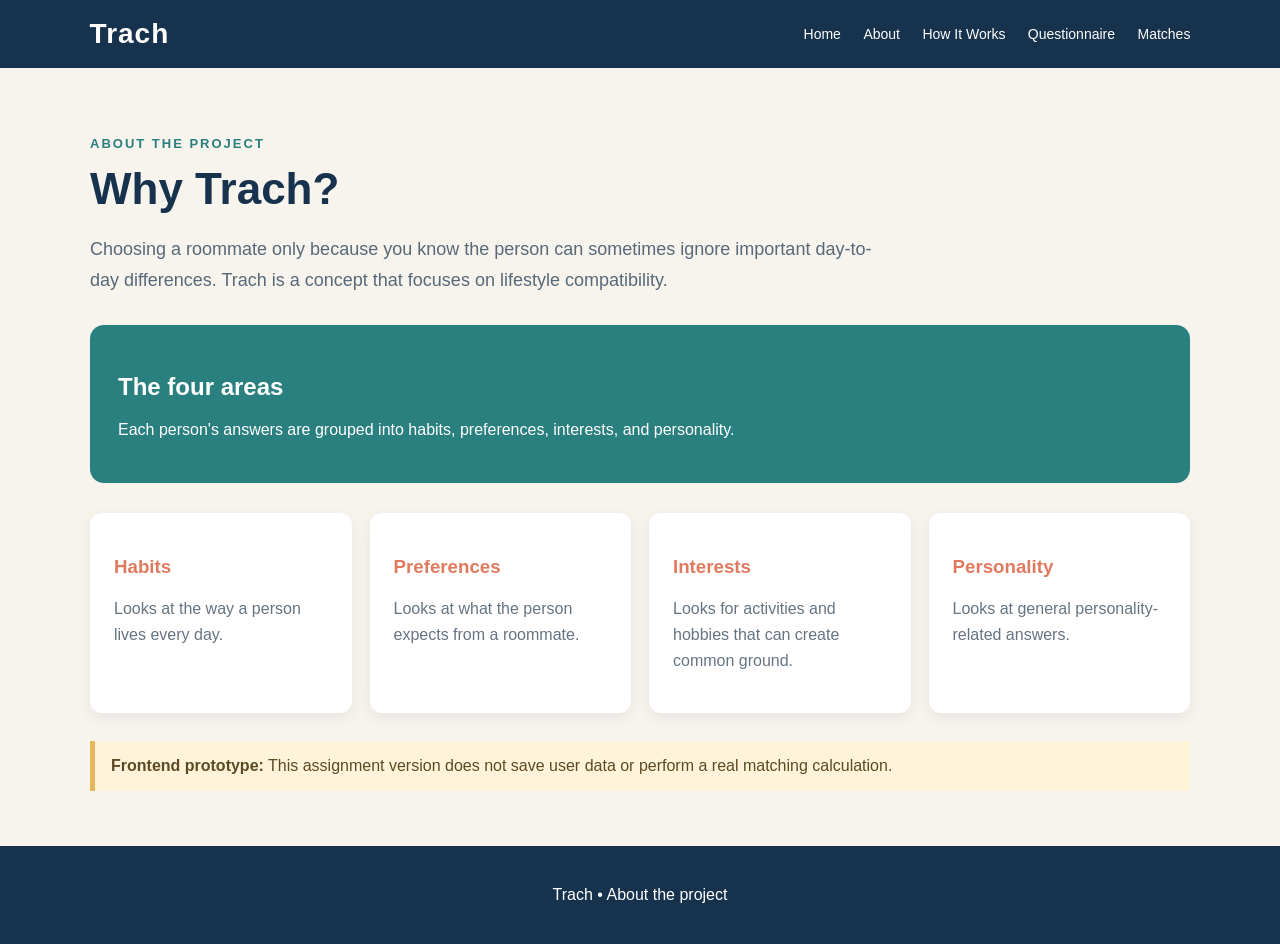
==== 02-about/about.html @ 49b890ad "added home, about and how it works folder" ====
<!DOCTYPE html>
<html>
<head>
    <meta charset="UTF-8">
    <meta name="viewport" content="width=device-width, initial-scale=1.0">
    <title>About Trach</title>
    <link rel="stylesheet" href="style.css">
</head>
<body>
<header>
    <nav>
        <div class="logo">Trach</div>
        <div class="nav-links">
            <a href="../01-home/index.html">Home</a>
            <a href="../02-about/about.html">About</a>
            <a href="../03-how-it-works/how-it-works.html">How It Works</a>
            <a href="../04-questionnaire/questionnaire.html">Questionnaire</a>
            <a href="../06-matches/matches.html">Matches</a>
        </div>
    </nav>
</header>

<main class="container">
    <p class="eyebrow">ABOUT THE PROJECT</p>
    <h1>Why Trach?</h1>
    <p class="lead">
        Choosing a roommate only because you know the person can sometimes
        ignore important day-to-day differences. Trach is a concept that
        focuses on lifestyle compatibility.
    </p>

    <div class="highlight">
        <h2>The four areas</h2>
        <p>
            Each person's answers are grouped into habits, preferences,
            interests, and personality.
        </p>
    </div>

    <div class="card-row">
        <div class="card">
            <h3>Habits</h3>
            <p>Looks at the way a person lives every day.</p>
        </div>

        <div class="card">
            <h3>Preferences</h3>
            <p>Looks at what the person expects from a roommate.</p>
        </div>

        <div class="card">
            <h3>Interests</h3>
            <p>Looks for activities and hobbies that can create common ground.</p>
        </div>

        <div class="card">
            <h3>Personality</h3>
            <p>Looks at general personality-related answers.</p>
        </div>
    </div>

    <div class="note">
        <strong>Frontend prototype:</strong> This assignment version does not
        save user data or perform a real matching calculation.
    </div>
</main>

<footer>
    <p>Trach &bull; About the project</p>
</footer>
</body>
</html>
---- 02-about/style.css ----
body { margin: 0; font-family: Arial, sans-serif; background: #F7F3ED; color: #17324D; }
header { background: #17324D; color: white; padding: 18px 7%; }
nav { display: flex; justify-content: space-between; align-items: center; }
.logo { font-size: 28px; font-weight: bold; letter-spacing: 1px; }
.nav-links a { color: white; text-decoration: none; margin-left: 18px; font-size: 14px; }
.nav-links a:hover { color: #E6B65C; }
.container { width: 86%; max-width: 1100px; margin: 0 auto; padding: 55px 0; }
.eyebrow { color: #2A7F7F; font-weight: bold; letter-spacing: 2px; font-size: 13px; }
h1 { font-size: 44px; margin: 12px 0 20px; }
h2 { color: #17324D; }
.lead { max-width: 800px; color: #586978; font-size: 18px; line-height: 1.7; }
.highlight { background: #2A7F7F; color: white; border-radius: 14px; padding: 28px; margin: 30px 0; }
.highlight h2 { color: white; }
.card-row { display: flex; gap: 18px; flex-wrap: wrap; }
.card { flex: 1; min-width: 210px; background: white; padding: 24px; border-radius: 12px; box-shadow: 0 5px 15px #17324D10; }
.card h3 { color: #E07A5F; }
.card p { color: #667482; line-height: 1.6; }
.note { background: #FFF3D9; border-left: 5px solid #E6B65C; padding: 16px; margin-top: 28px; color: #5d4a24; }
footer { background: #17324D; color: white; text-align: center; padding: 24px; }
@media (max-width: 700px) { nav { display: block; } .nav-links a { display: inline-block; margin: 12px 10px 0 0; } h1 { font-size: 36px; } }
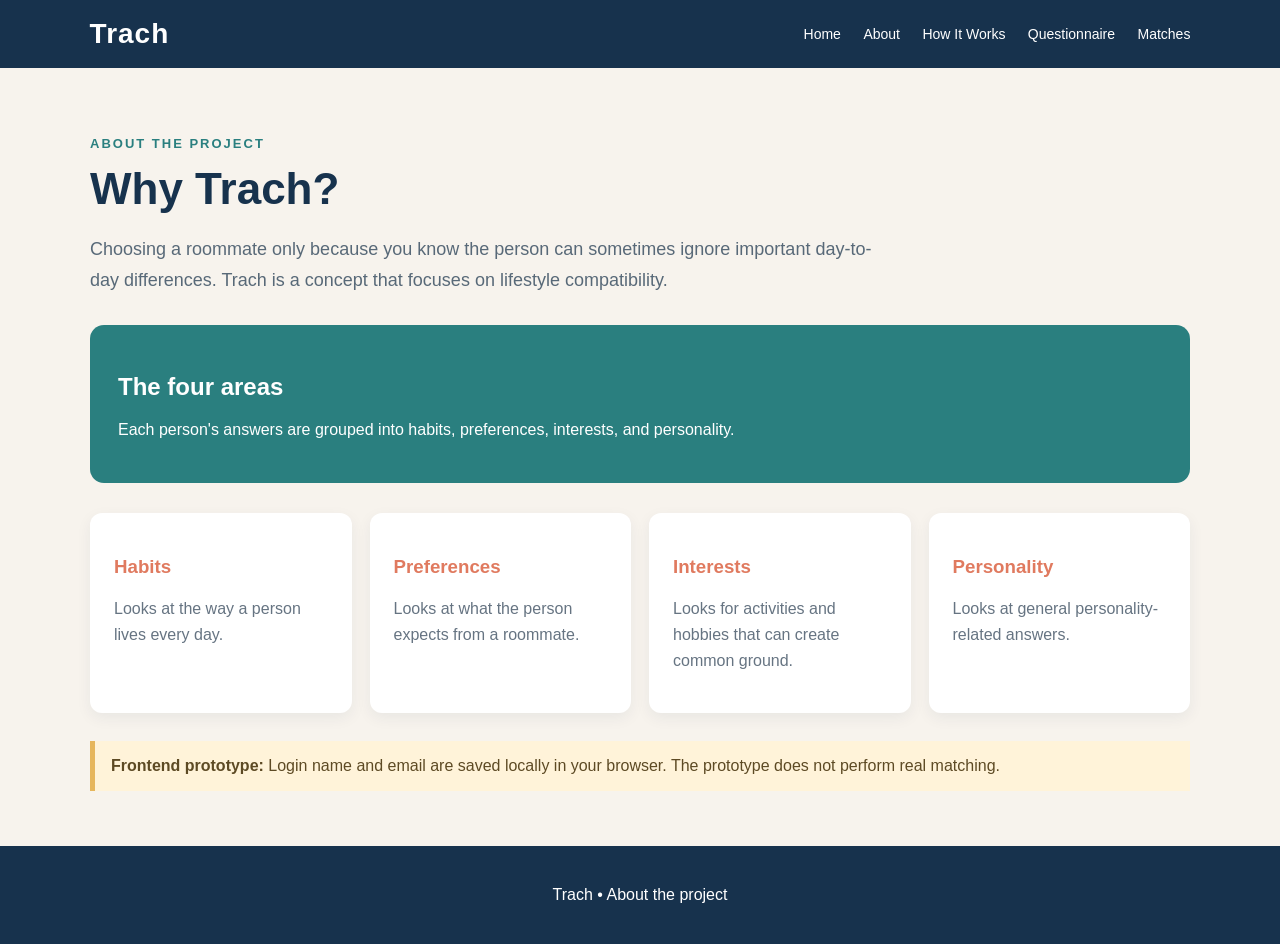
==== commit 0d3046e9: "Made UI changes" ====
--- a/02-about/about.html
+++ b/02-about/about.html
@@ -60,13 +60,14 @@
     </div>
 
     <div class="note">
-        <strong>Frontend prototype:</strong> This assignment version does not
-        save user data or perform a real matching calculation.
+        <strong>Frontend prototype:</strong> Login name and email are saved
+        locally in your browser. The prototype does not perform real matching.
     </div>
 </main>
 
 <footer>
     <p>Trach &bull; About the project</p>
 </footer>
+<script src="../shared/auth.js" defer></script>
 </body>
 </html>
--- a/02-about/style.css
+++ b/02-about/style.css
@@ -1,5 +1,5 @@
 body { margin: 0; font-family: Arial, sans-serif; background: #F7F3ED; color: #17324D; }
-header { background: #17324D; color: white; padding: 18px 7%; }
+header { position: sticky; top: 0; z-index: 10; background: #17324D; color: white; padding: 18px 7%; }
 nav { display: flex; justify-content: space-between; align-items: center; }
 .logo { font-size: 28px; font-weight: bold; letter-spacing: 1px; }
 .nav-links a { color: white; text-decoration: none; margin-left: 18px; font-size: 14px; }
